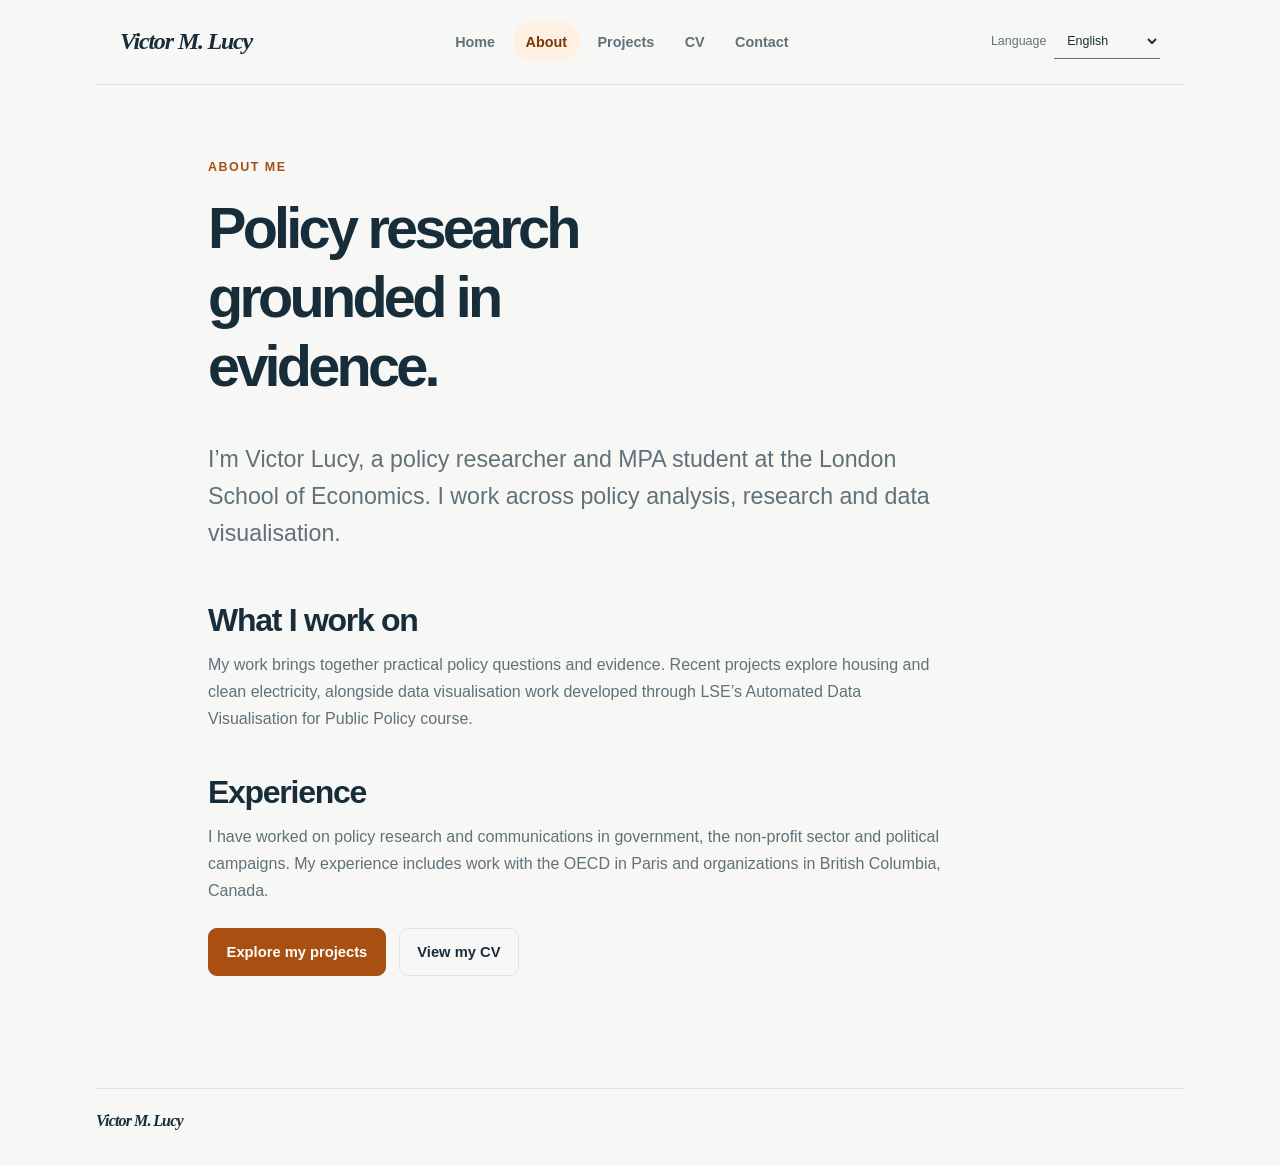
==== about.html @ d9e2fc75 "Add files via upload" ====
<!DOCTYPE html>
<html lang="en">

<head>
    <meta charset="utf-8">
    <meta name="viewport" content="width=device-width, initial-scale=1">
    <meta name="description" content="About Victor M. Lucy, a policy researcher and MPA student at LSE." data-i18n-content="aboutDescription">
    <title data-i18n-title="aboutTitle">About | Victor M. Lucy</title>
    <link rel="stylesheet" href="styles.css">
</head>

<body>
    <header>
        <a class="site-name" href="index.html" aria-label="Victor M. Lucy"><span class="wordmark-first" aria-hidden="true">Victor</span><span class="wordmark-middle" aria-hidden="true">M.</span><span class="wordmark-last" aria-hidden="true">Lucy</span></a>
        <nav aria-label="Main navigation" data-i18n-aria-label="mainNavigation">
            <a href="index.html" data-i18n="navHome">Home</a>
            <a href="about.html" aria-current="page" data-i18n="navAbout">About</a>
            <a href="projects.html" data-i18n="navProjects">Projects</a>
            <a href="cv.html" data-i18n="navCV">CV</a>
            <a href="contact.html" data-i18n="navContact">Contact</a>
        </nav>
        <label class="language-switcher">
            <span data-i18n="languageLabel">Language</span>
            <select data-language-select aria-label="Select language" data-i18n-aria-label="selectLanguage">
                <option value="en">English</option>
                <option value="es">Español</option>
                <option value="fr">Français</option>
            </select>
        </label>
    </header>

    <main class="about">
        <p class="eyebrow" data-i18n="aboutEyebrow">About me</p>
        <h1 data-i18n="aboutHeading">Policy research grounded in evidence.</h1>
        <p class="about-lead" data-i18n="aboutIntro">I’m Victor Lucy, a policy researcher and MPA student at the London School of Economics. I work across policy analysis, research and data visualisation.</p>

        <section>
            <h2 data-i18n="aboutFocusHeading">What I work on</h2>
            <p data-i18n="aboutFocus">My work brings together practical policy questions and evidence. Recent projects explore housing and clean electricity, alongside data visualisation work developed through LSE’s Automated Data Visualisation for Public Policy course.</p>
        </section>

        <section>
            <h2 data-i18n="aboutExperienceHeading">Experience</h2>
            <p data-i18n="aboutExperience">I have worked on policy research and communications in government, the non-profit sector and political campaigns. My experience includes work with the OECD in Paris and organizations in British Columbia, Canada.</p>
            <p class="about-links">
                <a class="button" href="projects.html" data-i18n="aboutProjectsLink">Explore my projects</a>
                <a class="button button-secondary" href="cv.html" data-i18n="aboutCVLink">View my CV</a>
            </p>
        </section>
    </main>

    <footer><span class="wordmark footer-wordmark" aria-label="Victor M. Lucy"><span class="wordmark-first" aria-hidden="true">Victor</span><span class="wordmark-middle" aria-hidden="true">M.</span><span class="wordmark-last" aria-hidden="true">Lucy</span></span></footer>
    <script src="translations.js"></script>
</body>
</html>
---- styles.css ----
:root {
    color-scheme: light;
    --ink: #172d3a;
    --muted: #60717a;
    --accent: #a94f12;
    --accent-dark: #793706;
    --paper: #f7f8f6;
    --surface: #ffffff;
    --line: #dce5e2;
    --soft-accent: #fff0e2;
    --content-width: 68rem;
}

* {
    box-sizing: border-box;
}

html {
    scroll-behavior: smooth;
}

body {
    min-width: 320px;
    margin: 0;
    background: var(--paper);
    color: var(--ink);
    font-family: Inter, "Avenir Next", Avenir, "Segoe UI", sans-serif;
    font-size: 1rem;
    line-height: 1.7;
    -webkit-font-smoothing: antialiased;
}

body > header {
    display: flex;
    flex-wrap: wrap;
    justify-content: space-between;
    align-items: center;
    gap: 1rem 2rem;
    max-width: var(--content-width);
    margin: 0 auto;
    padding: 1.4rem 1.5rem;
    border-bottom: 1px solid var(--line);
}

.site-name {
    display: inline-flex;
    align-items: baseline;
    gap: 0.32rem;
    color: var(--ink);
    text-decoration: none;
}

.wordmark {
    display: inline-flex;
    align-items: baseline;
    gap: 0.18rem;
    color: var(--ink);
    white-space: nowrap;
}

.wordmark-first,
.wordmark-middle,
.wordmark-last {
    font-family: Georgia, "Times New Roman", serif;
    font-size: 1.5rem;
    font-style: italic;
    font-weight: 700;
    letter-spacing: -0.05em;
    line-height: 1;
}

.wordmark-middle {
    margin-right: -0.08rem;
}

.wordmark-last {
    padding: 0 0.05rem 0.08rem;
}

.footer-wordmark .wordmark-first,
.footer-wordmark .wordmark-middle,
.footer-wordmark .wordmark-last {
    font-size: 1rem;
}

nav {
    display: flex;
    flex-wrap: wrap;
    gap: 0.3rem;
    font-size: 0.9rem;
}

nav a {
    padding: 0.45rem 0.8rem;
    border-radius: 999px;
    color: var(--muted);
    font-weight: 600;
    text-decoration: none;
    transition: background-color 160ms ease, color 160ms ease;
}

nav a:hover,
nav a[aria-current] {
    background: var(--soft-accent);
    color: var(--accent-dark);
}

.language-switcher {
    display: inline-flex;
    align-items: center;
    gap: 0.45rem;
    color: var(--muted);
    font-size: 0.78rem;
    font-weight: 500;
}

.language-switcher select {
    min-height: 2.2rem;
    padding: 0.35rem 1.8rem 0.35rem 0.6rem;
    border: 0;
    border-bottom: 1px solid var(--muted);
    border-radius: 0;
    background: transparent;
    color: var(--ink);
    font: inherit;
}

a:focus-visible {
    outline: 3px solid #c67a43;
    outline-offset: 3px;
}

main {
    width: min(100% - 3rem, var(--content-width));
    min-height: 65vh;
    margin: 0 auto;
    padding: 4.5rem 0 6rem;
}

h1,
h2,
h3,
p {
    margin-top: 0;
}

h1,
h2,
h3 {
    color: var(--ink);
    line-height: 1.2;
}

h1 {
    margin-bottom: 1rem;
    font-size: clamp(2.4rem, 6vw, 4.7rem);
    font-weight: 650;
    letter-spacing: -0.065em;
}

h2 {
    margin-bottom: 0.75rem;
    font-size: clamp(1.45rem, 3vw, 2rem);
    font-weight: 650;
    letter-spacing: -0.04em;
}

h3 {
    margin-bottom: 0.7rem;
    font-size: 1.15rem;
    font-weight: 700;
    letter-spacing: -0.02em;
}

p {
    margin-bottom: 1rem;
}

main a {
    color: var(--accent-dark);
    text-decoration-color: #dfb28f;
    text-decoration-thickness: 1px;
    text-underline-offset: 0.2em;
}

main a:hover {
    text-decoration-color: currentColor;
}

.eyebrow {
    margin-bottom: 1rem;
    color: var(--accent);
    font-size: 0.78rem;
    font-weight: 750;
    letter-spacing: 0.12em;
    text-transform: uppercase;
}

.hero {
    display: grid;
    grid-template-columns: minmax(0, 1.5fr) minmax(15rem, 0.75fr);
    align-items: center;
    gap: clamp(2rem, 6vw, 5rem);
    padding: 1rem 0 4.5rem;
}

.hero h1 {
    max-width: 13ch;
}

.hero-copy {
    max-width: 39rem;
    color: var(--muted);
    font-size: clamp(1.08rem, 2vw, 1.25rem);
}

.hero-aside {
    padding: 1.7rem;
    border: 1px solid var(--line);
    border-radius: 1rem;
    background: var(--surface);
    box-shadow: 0 14px 40px rgb(23 45 58 / 5%);
}

.hero-aside .eyebrow {
    margin-bottom: 0.7rem;
}

.hero-aside p:last-child {
    margin-bottom: 0;
    color: var(--muted);
    font-size: 0.95rem;
}

.actions {
    display: flex;
    flex-wrap: wrap;
    gap: 0.8rem;
    margin-top: 1.8rem;
}

.button {
    display: inline-flex;
    align-items: center;
    justify-content: center;
    min-height: 2.9rem;
    padding: 0.65rem 1.1rem;
    border: 1px solid var(--accent);
    border-radius: 0.55rem;
    background: var(--accent);
    color: #fff;
    font-size: 0.92rem;
    font-weight: 700;
    text-decoration: none;
    transition: background-color 160ms ease, border-color 160ms ease, transform 160ms ease;
}

.button:hover {
    transform: translateY(-1px);
    border-color: var(--accent-dark);
    background: var(--accent-dark);
    color: #fff;
}

.button-secondary {
    border-color: var(--line);
    background: transparent;
    color: var(--ink);
}

.button-secondary:hover {
    border-color: var(--ink);
    background: var(--ink);
    color: #fff;
}

.home-section {
    padding-top: 2.5rem;
    border-top: 1px solid var(--line);
}

.home-section > p {
    max-width: 42rem;
    color: var(--muted);
}

.city-grid {
    display: grid;
    grid-template-columns: repeat(2, minmax(0, 1fr));
    gap: 0.85rem;
    margin-top: 1.8rem;
}

.city-card {
    position: relative;
    min-width: 0;
    min-height: 17rem;
    margin: 0;
    overflow: hidden;
    border-radius: 0.85rem;
    isolation: isolate;
}

.city-card img {
    display: block;
    position: absolute;
    z-index: -2;
    inset: 0;
    width: 100%;
    height: 100%;
    object-fit: cover;
    transition: transform 220ms ease;
}

.city-card:nth-child(2) img {
    object-position: 58% center;
}

.city-card::after {
    position: absolute;
    z-index: -1;
    background: linear-gradient(180deg, rgb(9 20 27 / 5%) 20%, rgb(9 20 27 / 82%) 100%);
    content: "";
    inset: 0;
}

.city-card:hover img {
    transform: scale(1.04);
}

.city-card figcaption {
    position: absolute;
    right: 0;
    bottom: 0;
    left: 0;
    display: grid;
    gap: 0.35rem;
    padding: 1rem;
    color: #fff;
}

.city-card figcaption strong {
    font-size: 1.05rem;
    line-height: 1.2;
}

.city-card figcaption span {
    color: rgb(255 255 255 / 88%);
    font-size: 0.72rem;
    line-height: 1.5;
}

.city-card figcaption a {
    color: inherit;
}

.card-grid {
    display: grid;
    grid-template-columns: repeat(2, minmax(0, 1fr));
    gap: 1rem;
    margin-top: 1.5rem;
}

.feature-card,
.paper {
    border: 1px solid var(--line);
    border-radius: 0.85rem;
    background: var(--surface);
}

.feature-card {
    display: flex;
    min-height: 13rem;
    flex-direction: column;
    align-items: flex-start;
    padding: 1.5rem;
}

.feature-card p {
    color: var(--muted);
}

.feature-card > a {
    margin-top: auto;
    font-weight: 700;
}

.research > h1,
main > h1 {
    margin-bottom: 2.5rem;
    font-size: clamp(2.4rem, 5vw, 3.6rem);
}

.research section {
    margin-top: 3rem;
}

.research section:first-of-type {
    margin-top: 0;
}

.research section > h2 {
    margin-bottom: 1rem;
    color: var(--accent-dark);
    font-size: 0.82rem;
    font-weight: 750;
    letter-spacing: 0.12em;
    text-transform: uppercase;
}

.paper {
    margin-top: 1rem;
    padding: clamp(1.25rem, 3vw, 2rem);
    box-shadow: 0 10px 28px rgb(23 45 58 / 3%);
}

.paper h3 {
    font-size: 1.3rem;
}

.paper + .paper {
    margin-top: 1rem;
}

.fields,
.contact {
    display: grid;
    grid-template-columns: 7.5rem minmax(0, 1fr);
    gap: 0.55rem 1.25rem;
    margin: 1.2rem 0 0;
}

.fields dt,
.contact dt {
    color: var(--muted);
    font-size: 0.9rem;
    font-weight: 650;
}

.fields dd,
.contact dd {
    min-width: 0;
    margin: 0;
    overflow-wrap: anywhere;
}

.contact {
    max-width: 48rem;
    gap: 1rem 1.5rem;
    padding: clamp(1.25rem, 4vw, 2.25rem);
    border: 1px solid var(--line);
    border-radius: 0.85rem;
    background: var(--surface);
}

.contact dt {
    padding-top: 0.12rem;
}

.cv {
    font-size: 0.97rem;
    line-height: 1.65;
}

.about {
    max-width: 54rem;
}

.about h1 {
    max-width: 16ch;
}

.about-lead {
    max-width: 46rem;
    margin-bottom: 3rem;
    color: var(--muted);
    font-size: clamp(1.15rem, 2.5vw, 1.45rem);
    line-height: 1.6;
}

.about section + section {
    margin-top: 2.5rem;
}

.about section p {
    max-width: 46rem;
    color: var(--muted);
}

.about-links {
    display: flex;
    flex-wrap: wrap;
    gap: 0.8rem;
    margin-top: 1.5rem;
}

.cv section + section {
    margin-top: 3rem;
}

.cv h2 {
    margin: 0 0 1.4rem;
    padding-bottom: 0.7rem;
    border-bottom: 1px solid var(--line);
    color: var(--accent-dark);
    font-size: 0.86rem;
    font-weight: 750;
    letter-spacing: 0.12em;
    text-transform: uppercase;
}

.cv p {
    margin: 0 0 0.45rem;
}

.cv ul {
    margin: 0.7rem 0 0;
    padding-left: 1.25rem;
    color: var(--muted);
}

.cv li + li {
    margin-top: 0.35rem;
}

.entry {
    margin-bottom: 1.8rem;
}

.line {
    display: grid;
    grid-template-columns: minmax(0, 1fr) auto;
    column-gap: 1.5rem;
    align-items: baseline;
}

.line > :last-child {
    text-align: right;
    white-space: nowrap;
}

.org {
    font-weight: 700;
}

.role {
    color: var(--muted);
    font-style: italic;
}

body > footer {
    width: min(100% - 3rem, var(--content-width));
    margin: 0 auto;
    padding: 1.3rem 0 2rem;
    border-top: 1px solid var(--line);
    color: var(--muted);
    font-size: 0.85rem;
}

@media (max-width: 46rem) {
    body > header {
        padding: 1rem 1.25rem;
    }

    main {
        width: min(100% - 2.5rem, var(--content-width));
        padding: 3.25rem 0 4rem;
    }

    .hero {
        grid-template-columns: 1fr;
        gap: 2rem;
        padding-bottom: 3.5rem;
    }

    .hero-aside {
        max-width: 33rem;
    }

    .card-grid {
        grid-template-columns: 1fr;
    }

    .city-grid {
        grid-template-columns: 1fr;
    }

    .city-card img {
        aspect-ratio: 1.8;
    }
}

@media (max-width: 36rem) {
    body > header {
        align-items: flex-start;
        gap: 0.7rem;
    }

    nav {
        width: 100%;
        margin-left: -0.45rem;
    }

    nav a {
        padding: 0.4rem 0.65rem;
    }

    .city-grid {
        grid-template-columns: 1fr;
    }

    .fields,
    .contact {
        grid-template-columns: 1fr;
        gap: 0.2rem;
    }

    .fields dt,
    .contact dt {
        margin-top: 0.8rem;
    }

    .fields dt:first-child,
    .contact dt:first-child {
        margin-top: 0;
    }

    .line {
        grid-template-columns: 1fr;
    }

    .line > :last-child {
        text-align: left;
        white-space: normal;
    }
}

@media (prefers-reduced-motion: reduce) {
    html {
        scroll-behavior: auto;
    }

    *,
    *::before,
    *::after {
        transition-duration: 0.01ms !important;
    }
}
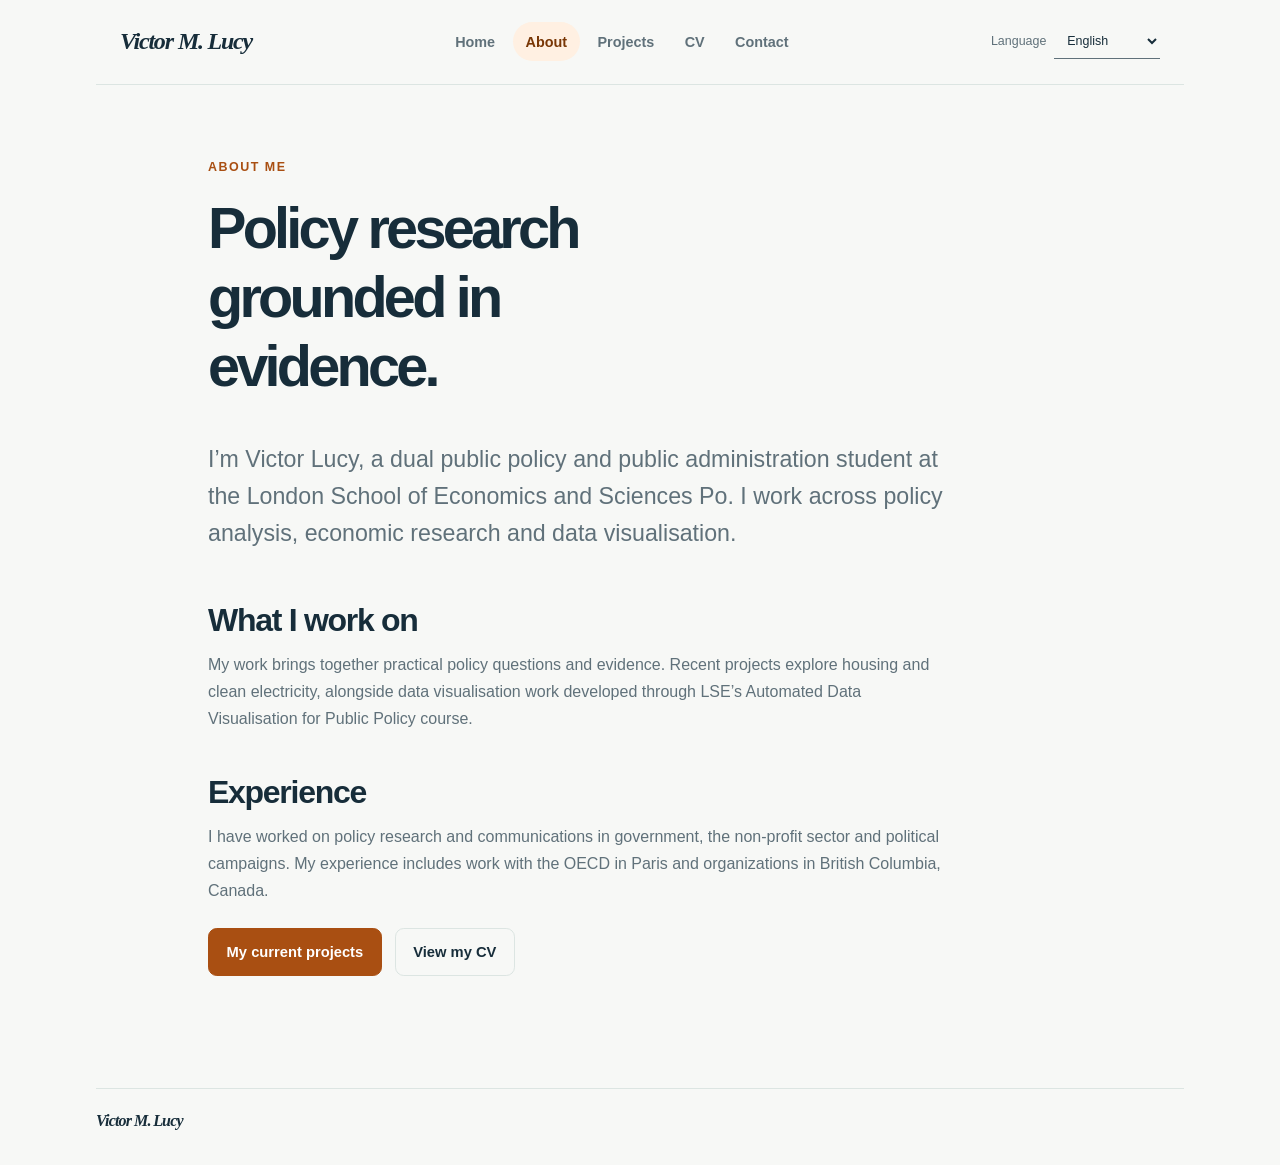
==== commit 01333288: "Add files via upload" ====
--- a/about.html
+++ b/about.html
@@ -32,7 +32,7 @@
     <main class="about">
         <p class="eyebrow" data-i18n="aboutEyebrow">About me</p>
         <h1 data-i18n="aboutHeading">Policy research grounded in evidence.</h1>
-        <p class="about-lead" data-i18n="aboutIntro">I’m Victor Lucy, a policy researcher and MPA student at the London School of Economics. I work across policy analysis, research and data visualisation.</p>
+        <p class="about-lead" data-i18n="aboutIntro">I’m Victor Lucy, a dual public policy and public administration student at the London School of Economics and Sciences Po. I work across policy analysis, economic research and data visualisation.</p>
 
         <section>
             <h2 data-i18n="aboutFocusHeading">What I work on</h2>
@@ -43,7 +43,7 @@
             <h2 data-i18n="aboutExperienceHeading">Experience</h2>
             <p data-i18n="aboutExperience">I have worked on policy research and communications in government, the non-profit sector and political campaigns. My experience includes work with the OECD in Paris and organizations in British Columbia, Canada.</p>
             <p class="about-links">
-                <a class="button" href="projects.html" data-i18n="aboutProjectsLink">Explore my projects</a>
+                <a class="button" href="projects.html" data-i18n="aboutProjectsLink">My current projects</a>
                 <a class="button button-secondary" href="cv.html" data-i18n="aboutCVLink">View my CV</a>
             </p>
         </section>
--- a/styles.css
+++ b/styles.css
@@ -422,6 +422,163 @@
     margin-top: 1rem;
 }
 
+.page-breadcrumb {
+    margin-bottom: 1.5rem;
+    color: var(--muted);
+    font-size: 0.9rem;
+}
+
+.page-breadcrumb a {
+    font-weight: 600;
+}
+
+.portfolio-intro,
+.project-lead {
+    max-width: 48rem;
+    color: var(--muted);
+    font-size: clamp(1.05rem, 2vw, 1.2rem);
+}
+
+.portfolio-meta {
+    display: flex;
+    flex-wrap: wrap;
+    gap: 0.65rem 1.5rem;
+    margin: 1.5rem 0 2.5rem;
+    color: var(--muted);
+    font-size: 0.9rem;
+}
+
+.portfolio-meta a {
+    font-weight: 650;
+}
+
+.portfolio-section + .portfolio-section {
+    margin-top: 3.5rem;
+}
+
+.portfolio-grid {
+    display: grid;
+    grid-template-columns: repeat(2, minmax(0, 1fr));
+    gap: 1.25rem;
+    margin-top: 1.5rem;
+}
+
+.portfolio-chart {
+    min-width: 0;
+    margin: 0;
+    padding: clamp(1rem, 2vw, 1.5rem);
+    border: 1px solid var(--line);
+    border-radius: 0.85rem;
+    background: var(--surface);
+}
+
+.portfolio-chart h3 {
+    margin-bottom: 0.25rem;
+}
+
+.portfolio-chart > p {
+    color: var(--muted);
+    font-size: 0.92rem;
+}
+
+.portfolio-chart figcaption {
+    display: flex;
+    flex-wrap: wrap;
+    justify-content: space-between;
+    gap: 0.4rem 1rem;
+    color: var(--muted);
+}
+
+.chart-render {
+    min-height: 18rem;
+    overflow: hidden;
+}
+
+.chart-render .vega-embed,
+.chart-render svg {
+    max-width: 100%;
+}
+
+.chart-status {
+    color: var(--muted);
+    font-size: 0.9rem;
+}
+
+.portfolio-chart a {
+    font-size: 0.85rem;
+}
+
+.project-lead {
+    margin-bottom: 2rem;
+}
+
+.project-page h1 {
+    max-width: 22ch;
+}
+
+.project-status {
+    display: inline-block;
+    margin: 0 0 2rem;
+    padding: 0.3rem 0.7rem;
+    border: 1px solid var(--line);
+    border-radius: 999px;
+    color: var(--muted);
+    font-size: 0.82rem;
+    font-weight: 650;
+}
+
+.project-timeline {
+    display: grid;
+    grid-template-columns: 1fr auto 1fr;
+    align-items: center;
+    gap: 1rem;
+    margin: 2rem 0 3rem;
+    padding: 1.5rem;
+    border: 1px solid var(--line);
+    border-radius: 0.85rem;
+    background: var(--surface);
+}
+
+.project-timeline div {
+    display: grid;
+    gap: 0.25rem;
+}
+
+.project-timeline strong {
+    font-family: Georgia, "Times New Roman", serif;
+    font-size: clamp(1.2rem, 2vw, 1.6rem);
+    font-weight: 600;
+}
+
+.project-timeline span {
+    color: var(--muted);
+    font-size: 0.9rem;
+}
+
+.project-timeline-arrow {
+    color: var(--accent);
+    font-size: 1.5rem;
+}
+
+.project-sections {
+    max-width: 50rem;
+}
+
+.project-sections section + section {
+    margin-top: 2.5rem;
+}
+
+.project-sections h2 {
+    margin-bottom: 0.75rem;
+}
+
+.project-resources {
+    display: flex;
+    flex-wrap: wrap;
+    gap: 0.75rem 1.5rem;
+    margin-top: 1.5rem;
+}
+
 .fields,
 .contact {
     display: grid;
@@ -581,6 +738,10 @@
         grid-template-columns: 1fr;
     }
 
+    .portfolio-grid {
+        grid-template-columns: 1fr;
+    }
+
     .city-grid {
         grid-template-columns: 1fr;
     }
@@ -629,6 +790,11 @@
         grid-template-columns: 1fr;
     }
 
+    .project-timeline {
+        gap: 0.5rem;
+        padding: 1rem;
+    }
+
     .line > :last-child {
         text-align: left;
         white-space: normal;
